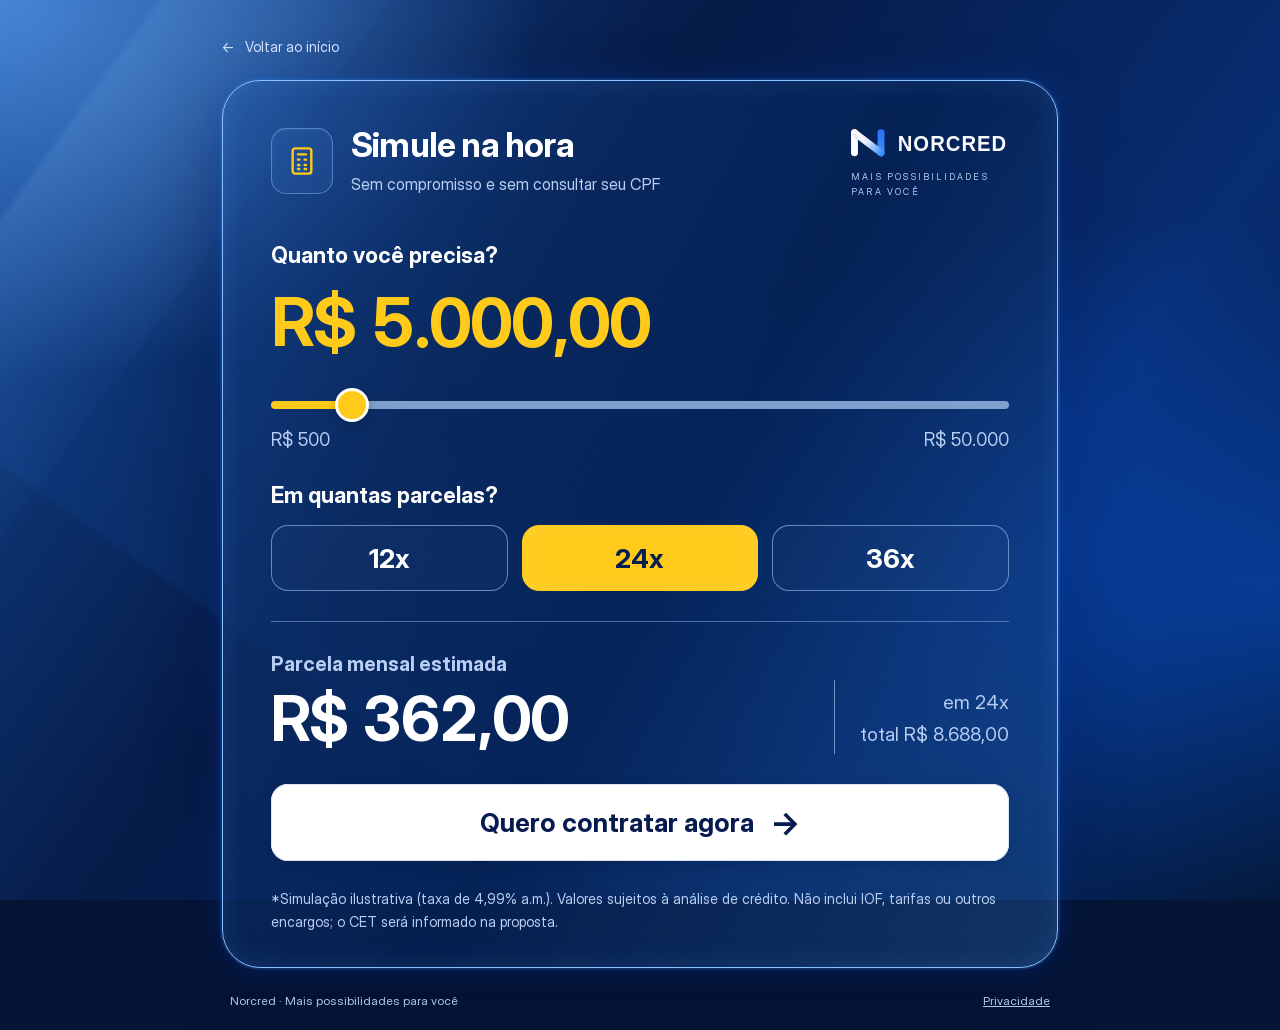
==== analise-credito.html @ 3c306333 "Publish Norcred website" ====
<!doctype html>
<html lang="pt-BR">
<head>
  <meta charset="utf-8">
  <meta name="viewport" content="width=device-width, initial-scale=1">
  <meta name="theme-color" content="#061e52">
  <meta name="description" content="Simule seu crédito na Norcred. Escolha o valor, o prazo e confira uma estimativa das parcelas, sem compromisso.">
  <title>Simule seu crédito — Norcred</title>
  <link rel="preload" href="assets/fonts/InterDisplay-Regular.woff2" as="font" type="font/woff2" crossorigin>
  <link rel="preload" href="assets/fonts/InterDisplay-Bold.woff2" as="font" type="font/woff2" crossorigin>
  <link rel="stylesheet" href="analise-credito.css">
  <script src="analise-credito.js" defer></script>
</head>
<body>
  <a class="skip-link" href="#simulacao">Pular para a simulação</a>
  <main class="credit-flow">
    <a class="back-link" href="norcred.html#simular"><span aria-hidden="true">←</span> Voltar ao início</a>
    <article class="simulator" id="simulacao" aria-labelledby="simulation-title">
      <header class="simulator__header">
        <div class="simulator__intro">
          <span class="calculator-icon" aria-hidden="true"><svg viewBox="0 0 24 24" fill="none" stroke="currentColor" stroke-width="1.8" stroke-linecap="round" stroke-linejoin="round"><rect x="5" y="2.5" width="14" height="19" rx="2"/><path d="M9 7h6M9 11h1M14 11h1M9 15h1M14 15h1M9 18h1M14 18h1"/></svg></span>
          <div><h1 id="simulation-title">Simule na hora</h1><p>Sem compromisso e sem consultar seu CPF</p></div>
        </div>
        <a class="simulator__brand" href="norcred.html" aria-label="Norcred — início"><img src="assets/footer-logo.svg" alt="NORCRED" width="274" height="54"><span>Mais possibilidades<br>para você</span></a>
      </header>

      <section id="simulation-step" aria-label="Simulação de crédito">
        <div class="amount-field">
          <label for="credit-amount">Quanto você precisa?</label>
          <output class="amount-value" id="amount-value" for="credit-amount">R$ 5.000,00</output>
          <input id="credit-amount" type="range" min="500" max="50000" step="500" value="5000" aria-describedby="amount-limits">
          <div class="range-limits" id="amount-limits"><span>R$ 500</span><span>R$ 50.000</span></div>
        </div>
        <fieldset class="installments">
          <legend>Em quantas parcelas?</legend>
          <div class="installments__options">
            <label><input type="radio" name="installments" value="12"><span>12x</span></label>
            <label><input type="radio" name="installments" value="24" checked><span>24x</span></label>
            <label><input type="radio" name="installments" value="36"><span>36x</span></label>
          </div>
        </fieldset>
        <div class="estimate" aria-live="polite" aria-atomic="true">
          <div><p>Parcela mensal estimada</p><strong id="monthly-payment">R$ 362,00</strong></div>
          <div class="estimate__total"><span id="payment-count">em 24x</span><span>total <span id="total-payment">R$ 8.688,00</span></span></div>
        </div>
        <button class="primary-button" id="start-contact" type="button" disabled>Quero contratar agora <span aria-hidden="true">→</span></button>
        <p class="simulation-note">*Simulação ilustrativa (taxa de 4,99% a.m.). Valores sujeitos à análise de crédito. Não inclui IOF, tarifas ou outros encargos; o CET será informado na proposta.</p>
      </section>

      <section id="contact-step" aria-labelledby="contact-title" hidden>
        <button class="text-button" id="edit-simulation" type="button">← Ajustar simulação</button>
        <p class="step-label">Seus dados de contato</p>
        <h2 id="contact-title" tabindex="-1">Falta só mais um passo.</h2>
        <p class="step-description">Informe seu WhatsApp e e-mail para continuar e ver o resultado da simulação.</p>
        <p class="selection-summary" id="contact-summary"></p>
        <form id="contact-form" novalidate>
          <div class="contact-field">
            <label for="whatsapp">Número do WhatsApp</label>
            <input id="whatsapp" type="tel" inputmode="tel" autocomplete="tel" placeholder="(11) 98765-4321" maxlength="25" required aria-describedby="whatsapp-help whatsapp-error">
            <p class="field-help" id="whatsapp-help">Informe um celular brasileiro com DDD.</p>
            <p class="field-error" id="whatsapp-error" aria-live="polite" hidden></p>
          </div>
          <div class="contact-field">
            <label for="email">E-mail</label>
            <input id="email" type="email" inputmode="email" autocomplete="email" placeholder="voce@exemplo.com.br" maxlength="254" required aria-describedby="email-error">
            <p class="field-error" id="email-error" aria-live="polite" hidden></p>
          </div>
          <p class="contact-privacy">Nesta versão, seus dados ficam apenas nesta tela e não são enviados. Leia a <a href="politica-de-privacidade.html" target="_blank" rel="noopener">Política de Privacidade<span class="sr-only"> (abre em nova aba)</span></a>.</p>
          <button class="primary-button" type="submit">Ver meu resultado <span aria-hidden="true">→</span></button>
        </form>
      </section>

      <section id="result-step" aria-labelledby="result-title" hidden>
        <p class="step-label">Resultado da simulação</p>
        <h2 id="result-title" tabindex="-1">Seu próximo passo começa aqui.</h2>
        <p class="step-description">Confira as condições estimadas para o valor que você escolheu.</p>
        <dl class="result-details">
          <div><dt>Valor solicitado</dt><dd id="result-amount"></dd></div>
          <div class="result-details__featured"><dt>Parcela mensal estimada</dt><dd id="result-monthly"></dd></div>
          <div><dt>Prazo</dt><dd id="result-count"></dd></div>
          <div><dt>Total estimado</dt><dd id="result-total"></dd></div>
          <div><dt>Taxa ilustrativa</dt><dd>4,99% ao mês</dd></div>
        </dl>
        <aside class="analysis-status"><strong>Análise de crédito ainda não realizada</strong><p>Esta é uma estimativa, não uma aprovação ou oferta de crédito. A análise depende da avaliação da instituição financeira. Seus dados de contato não foram enviados.</p></aside>
        <button class="primary-button" id="restart-simulation" type="button">Simular outro valor <span aria-hidden="true">↗</span></button>
        <a class="result-home" href="norcred.html">Voltar ao início</a>
      </section>
      <noscript><p class="no-script">Ative o JavaScript no seu navegador para ajustar os valores e continuar a simulação.</p></noscript>
    </article>
    <footer class="flow-footer"><span>Norcred · Mais possibilidades para você</span><a href="politica-de-privacidade.html" target="_blank" rel="noopener">Privacidade<span class="sr-only"> (abre em nova aba)</span></a></footer>
  </main>
</body>
</html>
---- analise-credito.css ----
@font-face{font-family:Norcred;src:url('assets/fonts/InterDisplay-Regular.woff2') format('woff2');font-style:normal;font-weight:400;font-display:swap}
@font-face{font-family:Norcred;src:url('assets/fonts/InterDisplay-Bold.woff2') format('woff2');font-style:normal;font-weight:700;font-display:swap}
:root{font-family:Norcred,Arial,sans-serif;color:#fff;color-scheme:dark;background:#041536;--muted:#b9cef3;--yellow:#ffca19}
*{box-sizing:border-box}
body{margin:0;min-height:100dvh;background:radial-gradient(ellipse at 0 0,#69afff99,transparent 30%),radial-gradient(ellipse at 100% 65%,#075ce778,transparent 45%),linear-gradient(125deg,#134897 0%,#061b47 38%,#082d72 72%,#04142f 100%);background-attachment:fixed}
body::before{content:"";position:fixed;inset:0;pointer-events:none;background:linear-gradient(126deg,transparent 8%,#83bfff24 8.5%,#569dff0a 20%,transparent 20.5%),linear-gradient(35deg,transparent 24%,#1766d21a 24.5%,transparent 47%);z-index:0}
button,input{font:inherit}button,a,input{-webkit-tap-highlight-color:transparent}button,a{touch-action:manipulation}button{cursor:pointer}a{color:inherit}button:disabled{opacity:.6;cursor:not-allowed}[hidden]{display:none!important}
:focus-visible{outline:3px solid var(--yellow);outline-offset:5px}h1,h2,p{margin:0}h1,h2{text-wrap:balance}button{border:0}h2:focus{outline:none}
.credit-flow{position:relative;max-width:892px;margin:auto;padding:24px 28px 20px}
.back-link{display:inline-flex;align-items:center;gap:10px;min-height:44px;text-decoration:none;font-size:14px;color:#d2e2ff;margin-bottom:12px}.back-link:hover{text-decoration:underline}
.simulator{padding:44px 48px 34px;border:1.5px solid #8ac0ff;border-radius:38px;background:linear-gradient(120deg,#1e55a768,#052255c9 53%,#2562ab66);box-shadow:inset 0 0 28px #79b8ff1f,0 0 0 2px #388ef52b,0 0 30px #0052e440,0 24px 70px #010e304d}
.simulator__header{display:flex;align-items:flex-start;justify-content:space-between;gap:24px;margin-bottom:40px}
.simulator__intro{display:flex;align-items:center;gap:18px;min-width:0}.simulator__intro h1{font-size:clamp(26px,3.2vw,34px);letter-spacing:-.8px;line-height:1.15}.simulator__intro p{color:var(--muted);font-size:16px;line-height:1.5;margin-top:8px;max-width:310px}
.calculator-icon{width:62px;height:66px;display:grid;place-items:center;flex:none;border:1px solid #81aeed88;border-radius:15px;background:#538de11c;box-shadow:inset 0 1px 2px #bbd8ff22}.calculator-icon svg{width:32px;height:38px;color:var(--yellow)}
.simulator__brand{width:158px;flex:none;padding-top:2px;text-decoration:none}.simulator__brand img{width:100%;height:auto;display:block}.simulator__brand span{display:block;text-transform:uppercase;letter-spacing:2.2px;font-size:9px;line-height:1.65;color:var(--muted);margin-top:12px}
.amount-field label,.installments legend{font-weight:700;font-size:22px;line-height:1.4}.amount-value{display:block;font-size:clamp(44px,6.6vw,68px);font-weight:700;line-height:1.1;letter-spacing:-2px;color:var(--yellow);margin:14px 0 24px;font-variant-numeric:tabular-nums}
input[type=range]{display:block;width:100%;height:44px;margin:0;background:transparent;appearance:none;cursor:pointer;--progress:9.0909%}
input[type=range]::-webkit-slider-runnable-track{height:8px;border-radius:20px;background:linear-gradient(to right,var(--yellow) var(--progress),#819fcd var(--progress))}
input[type=range]::-moz-range-track{height:8px;border-radius:20px;background:#819fcd}input[type=range]::-moz-range-progress{height:8px;border-radius:20px;background:var(--yellow)}
input[type=range]::-webkit-slider-thumb{appearance:none;width:34px;height:34px;border-radius:50%;border:3px solid white;background:var(--yellow);margin-top:-13px;box-shadow:0 3px 12px #0003}
input[type=range]::-moz-range-thumb{width:28px;height:28px;border-radius:50%;border:3px solid white;background:var(--yellow);box-shadow:0 3px 12px #0003}
.range-limits{display:flex;justify-content:space-between;color:var(--muted);font-size:18px;margin-top:2px}
.installments{border:0;padding:0;margin:30px 0 0;min-width:0}.installments legend{padding:0;margin-bottom:14px}.installments__options{display:grid;grid-template-columns:repeat(3,minmax(0,1fr));gap:14px}.installments__options label{position:relative;cursor:pointer}.installments__options input{position:absolute;inset:0;width:100%;height:100%;margin:0;opacity:0;cursor:pointer}.installments__options span{display:grid;place-items:center;min-height:66px;border:1px solid #84ade2bb;border-radius:17px;background:#7a9cc40c;font-size:27px;font-weight:700;transition:background .15s,color .15s}.installments__options input:checked+span{background:var(--yellow);border-color:var(--yellow);color:#071e51;box-shadow:inset 0 0 20px #fff2}.installments__options input:focus-visible+span{outline:3px solid white;outline-offset:4px}
.estimate{border-top:1px solid #83a9df8c;padding-top:28px;margin:30px 0;display:flex;justify-content:space-between;gap:20px;align-items:flex-end}.estimate p{font-size:20px;color:var(--muted);font-weight:700;line-height:1.4}.estimate strong{display:block;font-size:clamp(40px,5.8vw,62px);letter-spacing:-2px;line-height:1.12;margin-top:6px;white-space:nowrap;font-variant-numeric:tabular-nums}.estimate__total{display:flex;flex-direction:column;gap:5px;border-left:1px solid #7195c9;padding:10px 0 5px 25px;text-align:right;color:var(--muted);font-size:19px;line-height:1.4;white-space:nowrap}
.primary-button{width:100%;min-height:74px;display:flex;align-items:center;justify-content:center;gap:16px;padding:18px 16px;border-radius:17px;color:#081b50;background:#fff;font-size:26px;font-weight:700;line-height:1.3;box-shadow:inset 0 0 0 1px #dce6f2,0 4px 12px #00143a33;transition:background .15s,transform .15s}.primary-button:hover{background:#edf4ff}.primary-button:active{transform:translateY(1px)}.primary-button>span{font-size:32px;flex:none}
.simulation-note{font-size:14px;color:var(--muted);line-height:1.6;margin-top:27px}.flow-footer{display:flex;justify-content:space-between;gap:16px;font-size:12px;line-height:1.5;color:#b0c6e8;padding:24px 8px 0}
.text-button{color:var(--muted);background:none;min-height:44px;padding:0;margin:-12px 0 16px;font-size:15px}.text-button:hover{text-decoration:underline}.step-label{font-size:12px;text-transform:uppercase;letter-spacing:2px;font-weight:700;color:var(--yellow);margin-bottom:12px}h2{font-size:34px;line-height:1.2;letter-spacing:-.8px}.step-description{font-size:17px;line-height:1.6;color:var(--muted);margin-top:14px}.selection-summary{border-block:1px solid #83a9df60;margin:24px 0;padding:18px 0;font-size:18px;line-height:1.5;color:#e4efff}
.contact-field{margin-bottom:22px}.contact-field label{display:block;font-size:17px;font-weight:700;margin-bottom:10px}.contact-field input{display:block;width:100%;border:1px solid #83a9df;border-radius:12px;background:#041a40aa;color:#fff;min-height:58px;padding:14px 16px;font-size:18px}.contact-field input::placeholder{color:#a5b9da}.contact-field input[aria-invalid=true]{border-color:#ffc1b8}.field-help,.field-error{font-size:14px;line-height:1.5;margin-top:8px}.field-help{color:var(--muted)}.field-error{color:#ffd1c9}.contact-privacy{font-size:14px;line-height:1.6;color:var(--muted);margin:8px 0 24px}.contact-privacy a{text-underline-offset:3px}
.result-details{margin:26px 0}.result-details>div{display:flex;align-items:baseline;justify-content:space-between;gap:20px;padding:15px 0;border-bottom:1px solid #83a9df4d}.result-details dt{color:var(--muted);font-size:16px;line-height:1.4}.result-details dd{margin:0;font-weight:700;font-size:20px;text-align:right}.result-details__featured dd{color:var(--yellow);font-size:32px;letter-spacing:-.7px}.analysis-status{border-left:3px solid var(--yellow);padding:4px 0 4px 18px;margin:26px 0 30px}.analysis-status strong{font-size:17px}.analysis-status p{font-size:15px;line-height:1.6;color:var(--muted);margin-top:9px}.result-home{display:flex;justify-content:center;align-items:center;min-height:44px;margin-top:12px;font-size:15px;text-underline-offset:4px}.no-script{padding:20px 0;line-height:1.5;color:var(--yellow)}
.sr-only,.skip-link:not(:focus){position:absolute;width:1px;height:1px;padding:0;overflow:hidden;clip-path:inset(50%);white-space:nowrap}.skip-link:focus{position:absolute;top:8px;left:8px;z-index:2;padding:12px;background:#fff;color:#071e51}
@media(min-width:760px) and (max-height:820px){.credit-flow{max-width:830px;padding-top:10px}.back-link{margin-bottom:4px}.simulator{padding:30px 40px 26px}.simulator__header{margin-bottom:25px}.amount-value{font-size:58px;margin:10px 0 14px}.installments{margin-top:22px}.estimate{margin:24px 0;padding-top:22px}.estimate strong{font-size:54px}.simulation-note{margin-top:20px}.flow-footer{padding-top:16px}}
@media(max-width:650px){.credit-flow{padding:12px 16px 20px}.simulator{padding:28px 24px;border-radius:27px}.simulator__header{flex-wrap:wrap;gap:22px;margin-bottom:30px}.simulator__brand{order:-1;width:140px}.simulator__brand span{display:none}.simulator__intro{width:100%;gap:14px}.simulator__intro h1{font-size:29px}.simulator__intro p{font-size:15px}.calculator-icon{width:50px;height:56px;border-radius:12px}.calculator-icon svg{width:27px}.amount-field label,.installments legend{font-size:20px}.amount-value{font-size:clamp(38px,9vw,58px);letter-spacing:-1.5px;margin:14px 0 16px}.range-limits{font-size:16px}.installments{margin-top:26px}.installments__options{gap:10px}.installments__options span{min-height:58px;font-size:23px;border-radius:13px}.estimate{flex-wrap:wrap;gap:16px;margin:26px 0;padding-top:24px}.estimate p{font-size:18px}.estimate strong{font-size:clamp(38px,9vw,56px);letter-spacing:-1.5px}.estimate__total{border:0;padding:0;flex-direction:row;justify-content:space-between;width:100%;font-size:16px;white-space:normal;text-align:left}.primary-button{font-size:20px;min-height:66px;gap:12px;padding:16px 12px;border-radius:14px}.primary-button>span{font-size:25px}.simulation-note{font-size:12px;margin-top:22px}.flow-footer{font-size:11px;padding:20px 0 0}.step-label{font-size:11px}h2{font-size:29px}.step-description{font-size:16px}.result-details>div{gap:12px}.result-details dt{font-size:14px}.result-details dd{font-size:18px}.result-details__featured dd{font-size:26px;white-space:nowrap}.selection-summary{font-size:16px}}
@media(max-width:360px){.credit-flow{padding-inline:12px}.simulator{padding:24px 18px}.simulator__intro h1{font-size:25px}.simulator__intro{gap:10px}.primary-button{font-size:18px;gap:8px}.flow-footer{flex-wrap:wrap;gap:6px}.result-details__featured{flex-wrap:wrap}}
@media(prefers-reduced-motion:reduce){*,*::before,*::after{transition:none!important;scroll-behavior:auto!important}}
@media(forced-colors:active){.simulator,.primary-button,.installments__options span,.calculator-icon{border:1px solid CanvasText}.installments__options input:checked+span{outline:3px solid Highlight}.installments__options input:focus-visible+span{outline-style:dashed}input[type=range]{appearance:auto}.contact-field input{border-color:CanvasText}}
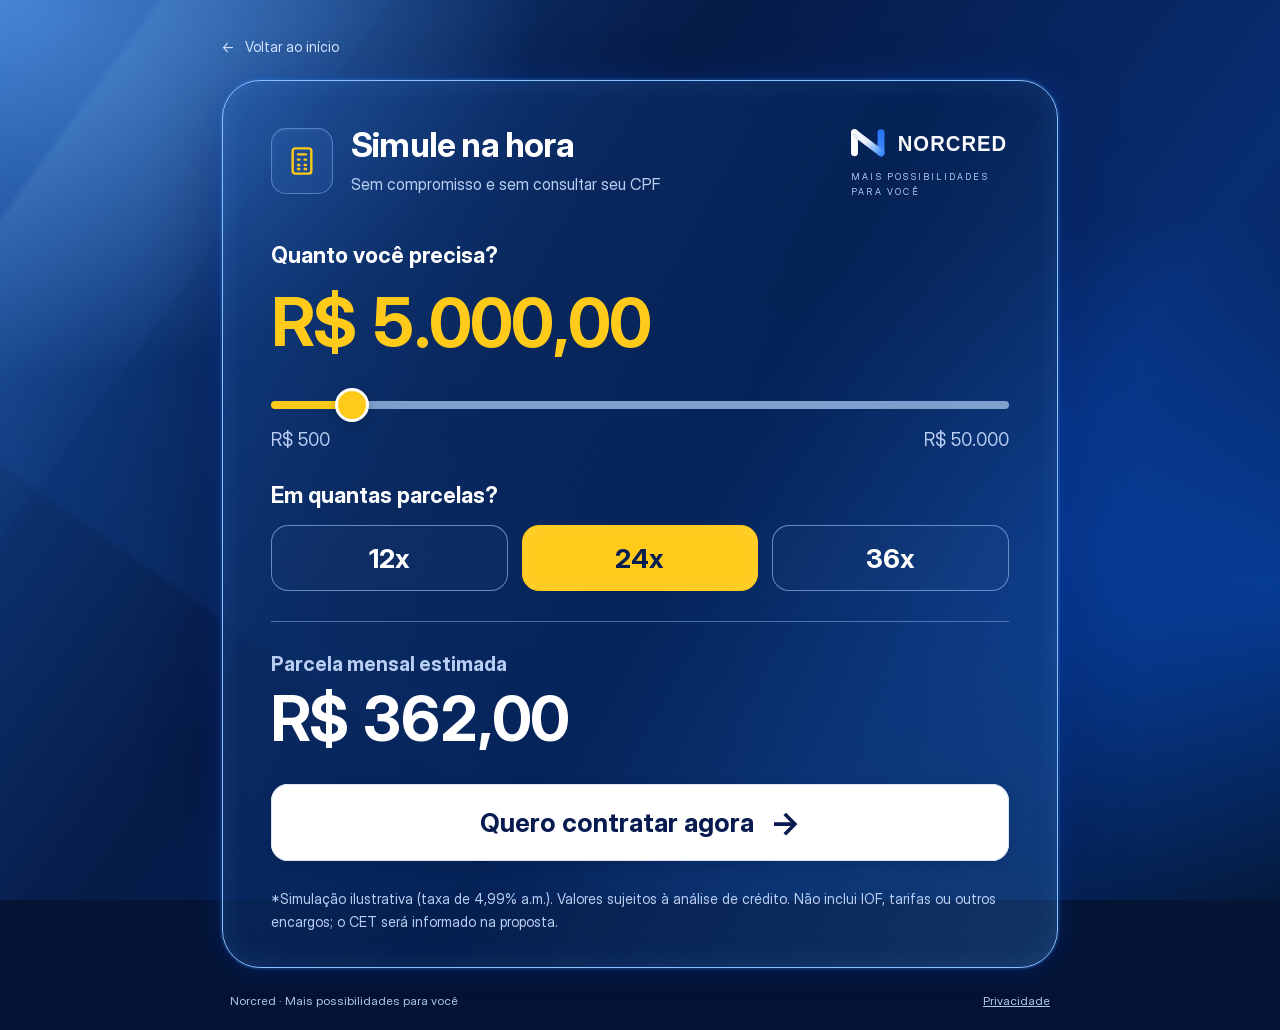
==== commit 78d41d33: "Update-Norcred-Pages" ====
--- a/analise-credito.html
+++ b/analise-credito.html
@@ -41,7 +41,6 @@
         </fieldset>
         <div class="estimate" aria-live="polite" aria-atomic="true">
           <div><p>Parcela mensal estimada</p><strong id="monthly-payment">R$ 362,00</strong></div>
-          <div class="estimate__total"><span id="payment-count">em 24x</span><span>total <span id="total-payment">R$ 8.688,00</span></span></div>
         </div>
         <button class="primary-button" id="start-contact" type="button" disabled>Quero contratar agora <span aria-hidden="true">→</span></button>
         <p class="simulation-note">*Simulação ilustrativa (taxa de 4,99% a.m.). Valores sujeitos à análise de crédito. Não inclui IOF, tarifas ou outros encargos; o CET será informado na proposta.</p>
